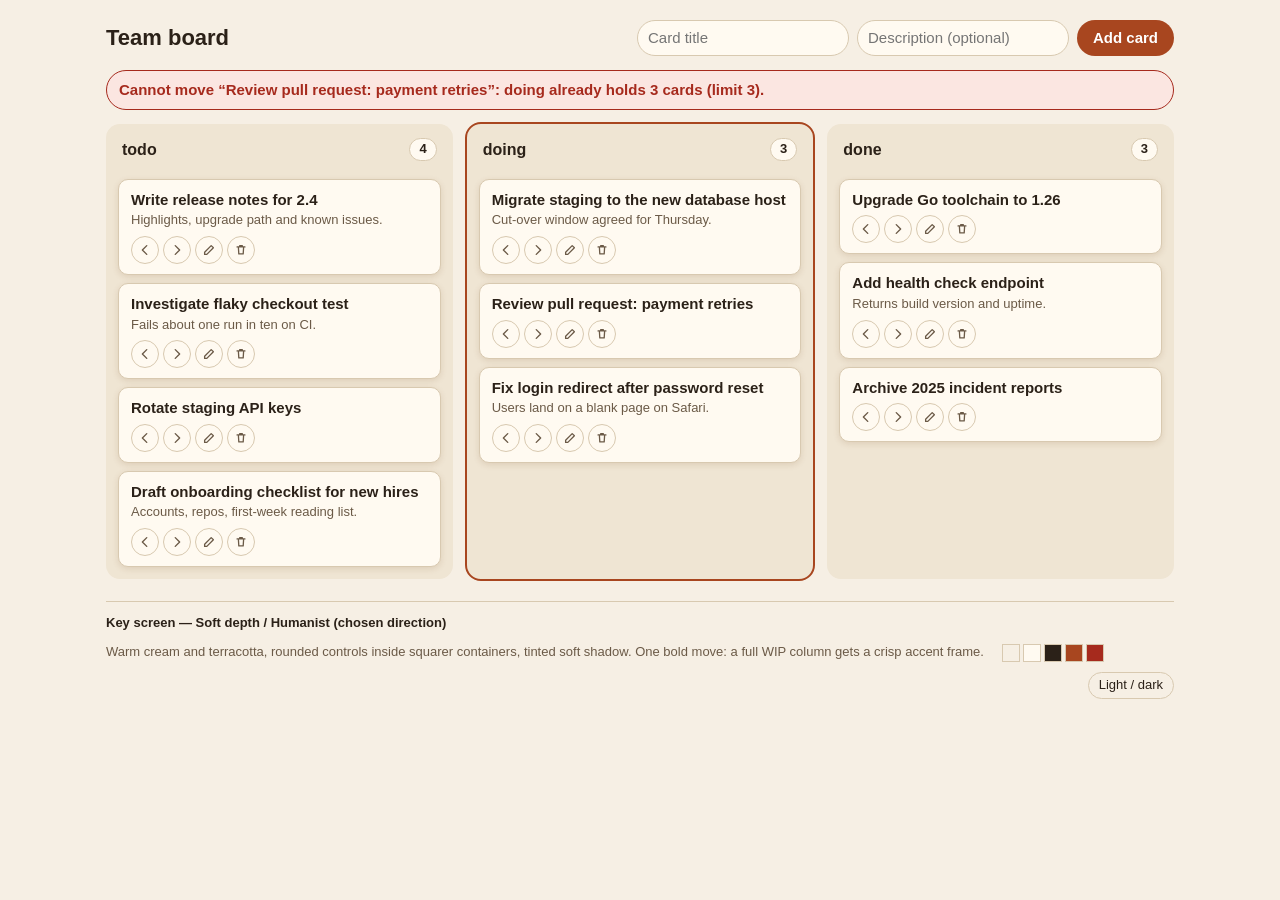
==== meta/design/previews/key-screen.html @ b39689fa "feat(design): visual design system for the board" ====
<!doctype html>
<html lang="en"><head><meta charset="utf-8"><meta name="viewport" content="width=device-width,initial-scale=1">
<title>Board — key screen (canonical, from meta/design/tokens.css)</title>
<style>
:root{--color-bg:#f6efe4;--color-surface:#fffaf1;--color-column:#efe5d3;--color-text:#2b2118;--color-text-secondary:#6b5a47;--color-border:#d8c9b0;--color-accent:#a8461f;--color-on-accent:#ffffff;--color-danger:#a62a1d;--color-danger-bg:#fbe6e1;--font-ui:'Nunito Sans', 'Avenir Next', 'Segoe UI', Roboto, sans-serif;--font-serif:inherit;--radius-control:999px;--radius-box:14px;--shadow:0 2px 6px rgb(120 70 30 / 0.14);--gap:14px;--pad:12px;color-scheme:light dark}
@media (prefers-color-scheme: dark){:root:not([data-theme="light"]){--color-bg:#1d1812;--color-surface:#2f281f;--color-column:#26201a;--color-text:#f3eadb;--color-text-secondary:#bfae96;--color-border:#4a3f31;--color-accent:#ee9068;--color-on-accent:#1d1812;--color-danger:#ff9a8a;--color-danger-bg:#3a201b;}}
:root[data-theme="dark"]{--color-bg:#1d1812;--color-surface:#2f281f;--color-column:#26201a;--color-text:#f3eadb;--color-text-secondary:#bfae96;--color-border:#4a3f31;--color-accent:#ee9068;--color-on-accent:#1d1812;--color-danger:#ff9a8a;--color-danger-bg:#3a201b;}
*{box-sizing:border-box}
body{margin:0;background:var(--color-bg);color:var(--color-text);font-family:var(--font-ui);font-size:15px;line-height:1.45}
.app{max-width:1100px;margin:0 auto;padding:20px 16px 8px}
header{display:flex;flex-wrap:wrap;gap:12px;align-items:center;justify-content:space-between;margin-bottom:14px}
header h1{font-size:1.375rem;margin:0}
form{display:flex;flex-wrap:wrap;gap:8px;align-items:center}
input{font:inherit;color:var(--color-text);background:var(--color-surface);border:1px solid var(--color-border);border-radius:var(--radius-control);padding:6px 10px;min-width:12rem}
input:focus-visible,button:focus-visible{outline:2px solid var(--color-accent);outline-offset:2px}
.primary{font:inherit;font-weight:700;background:var(--color-accent);color:var(--color-on-accent);border:0;border-radius:var(--radius-control);padding:7px 16px;cursor:pointer}
.notice{background:var(--color-danger-bg);color:var(--color-danger);border:1px solid var(--color-danger);border-radius:var(--radius-control);padding:8px 12px;margin:0 0 14px;font-weight:600}
.board{display:grid;grid-template-columns:repeat(3,minmax(0,1fr));gap:var(--gap)}
@media (max-width:760px){.board{grid-template-columns:1fr}}
.col{background:var(--color-column)}
ul{list-style:none;margin:10px 0 0;padding:0;display:grid;gap:8px}
.card{background:var(--color-surface);padding:10px 12px}
.card h3{margin:0 0 2px;font-size:.9375rem;font-weight:700;line-height:1.3}
.desc{margin:0 0 6px;color:var(--color-text-secondary);font-size:.8125rem}
.actions{display:flex;gap:4px;margin-top:6px}
.actions button{display:inline-grid;place-items:center;width:28px;height:28px;background:transparent;color:var(--color-text-secondary);border:1px solid var(--color-border);border-radius:var(--radius-control);cursor:pointer}
.actions button:hover{color:var(--color-text);border-color:var(--color-text)}
footer{display:flex;flex-wrap:wrap;gap:10px 18px;align-items:center;margin:22px 0 0;padding:12px 0;border-top:1px solid var(--color-border);font-size:.8125rem;color:var(--color-text-secondary)}
footer b{color:var(--color-text)}
footer .sw i{display:inline-block;width:18px;height:18px;border:1px solid var(--color-border);margin-right:3px;vertical-align:middle}
.toggle{margin-left:auto;font:inherit;background:transparent;color:var(--color-text);border:1px solid var(--color-border);border-radius:var(--radius-control);padding:3px 10px;cursor:pointer}

.col{border-radius:var(--radius-box);padding:var(--pad)}
.col-head{display:flex;align-items:center;justify-content:space-between;padding:2px 4px 8px}
.col-head h2{font-size:1rem;font-weight:800;margin:0}
.count{font-size:.8125rem;font-weight:700;background:var(--color-surface);border:1px solid var(--color-border);border-radius:999px;padding:1px 9px}
.col.full{outline:2px solid var(--color-accent);outline-offset:0}
.card{border-radius:10px;box-shadow:var(--shadow);border:1px solid var(--color-border)}

</style></head>
<body><div class="app">
<header><h1>Team board</h1>
<form onsubmit="return false"><input aria-label="Title" placeholder="Card title"><input aria-label="Description" placeholder="Description (optional)"><button class="primary">Add card</button></form></header>
<p class="notice" role="alert">Cannot move “Review pull request: payment retries”: doing already holds 3 cards (limit 3).</p>
<main class="board"><section class="col" aria-label="todo"><div class="col-head"><h2>todo</h2><span class="count">4</span></div><ul><li class="card"><h3>Write release notes for 2.4</h3><p class="desc">Highlights, upgrade path and known issues.</p><div class="actions"><button aria-label="Move left" title="Move left"><svg viewBox="0 0 16 16" width="14" height="14" aria-hidden="true"><path d="M10 3 5 8l5 5" fill="none" stroke="currentColor" stroke-width="1.6" stroke-linecap="round" stroke-linejoin="round"/></svg></button><button aria-label="Move right" title="Move right"><svg viewBox="0 0 16 16" width="14" height="14" aria-hidden="true"><path d="m6 3 5 5-5 5" fill="none" stroke="currentColor" stroke-width="1.6" stroke-linecap="round" stroke-linejoin="round"/></svg></button><button aria-label="Edit" title="Edit"><svg viewBox="0 0 16 16" width="14" height="14" aria-hidden="true"><path d="M3 13v-2.5L10.5 3 13 5.5 5.5 13H3Z" fill="none" stroke="currentColor" stroke-width="1.5" stroke-linejoin="round"/></svg></button><button aria-label="Delete" title="Delete"><svg viewBox="0 0 16 16" width="14" height="14" aria-hidden="true"><path d="M3.5 4.5h9M6.5 4.5V3h3v1.5M5 4.5l.5 8h5l.5-8" fill="none" stroke="currentColor" stroke-width="1.5" stroke-linecap="round" stroke-linejoin="round"/></svg></button></div></li><li class="card"><h3>Investigate flaky checkout test</h3><p class="desc">Fails about one run in ten on CI.</p><div class="actions"><button aria-label="Move left" title="Move left"><svg viewBox="0 0 16 16" width="14" height="14" aria-hidden="true"><path d="M10 3 5 8l5 5" fill="none" stroke="currentColor" stroke-width="1.6" stroke-linecap="round" stroke-linejoin="round"/></svg></button><button aria-label="Move right" title="Move right"><svg viewBox="0 0 16 16" width="14" height="14" aria-hidden="true"><path d="m6 3 5 5-5 5" fill="none" stroke="currentColor" stroke-width="1.6" stroke-linecap="round" stroke-linejoin="round"/></svg></button><button aria-label="Edit" title="Edit"><svg viewBox="0 0 16 16" width="14" height="14" aria-hidden="true"><path d="M3 13v-2.5L10.5 3 13 5.5 5.5 13H3Z" fill="none" stroke="currentColor" stroke-width="1.5" stroke-linejoin="round"/></svg></button><button aria-label="Delete" title="Delete"><svg viewBox="0 0 16 16" width="14" height="14" aria-hidden="true"><path d="M3.5 4.5h9M6.5 4.5V3h3v1.5M5 4.5l.5 8h5l.5-8" fill="none" stroke="currentColor" stroke-width="1.5" stroke-linecap="round" stroke-linejoin="round"/></svg></button></div></li><li class="card"><h3>Rotate staging API keys</h3><div class="actions"><button aria-label="Move left" title="Move left"><svg viewBox="0 0 16 16" width="14" height="14" aria-hidden="true"><path d="M10 3 5 8l5 5" fill="none" stroke="currentColor" stroke-width="1.6" stroke-linecap="round" stroke-linejoin="round"/></svg></button><button aria-label="Move right" title="Move right"><svg viewBox="0 0 16 16" width="14" height="14" aria-hidden="true"><path d="m6 3 5 5-5 5" fill="none" stroke="currentColor" stroke-width="1.6" stroke-linecap="round" stroke-linejoin="round"/></svg></button><button aria-label="Edit" title="Edit"><svg viewBox="0 0 16 16" width="14" height="14" aria-hidden="true"><path d="M3 13v-2.5L10.5 3 13 5.5 5.5 13H3Z" fill="none" stroke="currentColor" stroke-width="1.5" stroke-linejoin="round"/></svg></button><button aria-label="Delete" title="Delete"><svg viewBox="0 0 16 16" width="14" height="14" aria-hidden="true"><path d="M3.5 4.5h9M6.5 4.5V3h3v1.5M5 4.5l.5 8h5l.5-8" fill="none" stroke="currentColor" stroke-width="1.5" stroke-linecap="round" stroke-linejoin="round"/></svg></button></div></li><li class="card"><h3>Draft onboarding checklist for new hires</h3><p class="desc">Accounts, repos, first-week reading list.</p><div class="actions"><button aria-label="Move left" title="Move left"><svg viewBox="0 0 16 16" width="14" height="14" aria-hidden="true"><path d="M10 3 5 8l5 5" fill="none" stroke="currentColor" stroke-width="1.6" stroke-linecap="round" stroke-linejoin="round"/></svg></button><button aria-label="Move right" title="Move right"><svg viewBox="0 0 16 16" width="14" height="14" aria-hidden="true"><path d="m6 3 5 5-5 5" fill="none" stroke="currentColor" stroke-width="1.6" stroke-linecap="round" stroke-linejoin="round"/></svg></button><button aria-label="Edit" title="Edit"><svg viewBox="0 0 16 16" width="14" height="14" aria-hidden="true"><path d="M3 13v-2.5L10.5 3 13 5.5 5.5 13H3Z" fill="none" stroke="currentColor" stroke-width="1.5" stroke-linejoin="round"/></svg></button><button aria-label="Delete" title="Delete"><svg viewBox="0 0 16 16" width="14" height="14" aria-hidden="true"><path d="M3.5 4.5h9M6.5 4.5V3h3v1.5M5 4.5l.5 8h5l.5-8" fill="none" stroke="currentColor" stroke-width="1.5" stroke-linecap="round" stroke-linejoin="round"/></svg></button></div></li></ul></section><section class="col full" aria-label="doing"><div class="col-head"><h2>doing</h2><span class="count">3</span></div><ul><li class="card"><h3>Migrate staging to the new database host</h3><p class="desc">Cut-over window agreed for Thursday.</p><div class="actions"><button aria-label="Move left" title="Move left"><svg viewBox="0 0 16 16" width="14" height="14" aria-hidden="true"><path d="M10 3 5 8l5 5" fill="none" stroke="currentColor" stroke-width="1.6" stroke-linecap="round" stroke-linejoin="round"/></svg></button><button aria-label="Move right" title="Move right"><svg viewBox="0 0 16 16" width="14" height="14" aria-hidden="true"><path d="m6 3 5 5-5 5" fill="none" stroke="currentColor" stroke-width="1.6" stroke-linecap="round" stroke-linejoin="round"/></svg></button><button aria-label="Edit" title="Edit"><svg viewBox="0 0 16 16" width="14" height="14" aria-hidden="true"><path d="M3 13v-2.5L10.5 3 13 5.5 5.5 13H3Z" fill="none" stroke="currentColor" stroke-width="1.5" stroke-linejoin="round"/></svg></button><button aria-label="Delete" title="Delete"><svg viewBox="0 0 16 16" width="14" height="14" aria-hidden="true"><path d="M3.5 4.5h9M6.5 4.5V3h3v1.5M5 4.5l.5 8h5l.5-8" fill="none" stroke="currentColor" stroke-width="1.5" stroke-linecap="round" stroke-linejoin="round"/></svg></button></div></li><li class="card"><h3>Review pull request: payment retries</h3><div class="actions"><button aria-label="Move left" title="Move left"><svg viewBox="0 0 16 16" width="14" height="14" aria-hidden="true"><path d="M10 3 5 8l5 5" fill="none" stroke="currentColor" stroke-width="1.6" stroke-linecap="round" stroke-linejoin="round"/></svg></button><button aria-label="Move right" title="Move right"><svg viewBox="0 0 16 16" width="14" height="14" aria-hidden="true"><path d="m6 3 5 5-5 5" fill="none" stroke="currentColor" stroke-width="1.6" stroke-linecap="round" stroke-linejoin="round"/></svg></button><button aria-label="Edit" title="Edit"><svg viewBox="0 0 16 16" width="14" height="14" aria-hidden="true"><path d="M3 13v-2.5L10.5 3 13 5.5 5.5 13H3Z" fill="none" stroke="currentColor" stroke-width="1.5" stroke-linejoin="round"/></svg></button><button aria-label="Delete" title="Delete"><svg viewBox="0 0 16 16" width="14" height="14" aria-hidden="true"><path d="M3.5 4.5h9M6.5 4.5V3h3v1.5M5 4.5l.5 8h5l.5-8" fill="none" stroke="currentColor" stroke-width="1.5" stroke-linecap="round" stroke-linejoin="round"/></svg></button></div></li><li class="card"><h3>Fix login redirect after password reset</h3><p class="desc">Users land on a blank page on Safari.</p><div class="actions"><button aria-label="Move left" title="Move left"><svg viewBox="0 0 16 16" width="14" height="14" aria-hidden="true"><path d="M10 3 5 8l5 5" fill="none" stroke="currentColor" stroke-width="1.6" stroke-linecap="round" stroke-linejoin="round"/></svg></button><button aria-label="Move right" title="Move right"><svg viewBox="0 0 16 16" width="14" height="14" aria-hidden="true"><path d="m6 3 5 5-5 5" fill="none" stroke="currentColor" stroke-width="1.6" stroke-linecap="round" stroke-linejoin="round"/></svg></button><button aria-label="Edit" title="Edit"><svg viewBox="0 0 16 16" width="14" height="14" aria-hidden="true"><path d="M3 13v-2.5L10.5 3 13 5.5 5.5 13H3Z" fill="none" stroke="currentColor" stroke-width="1.5" stroke-linejoin="round"/></svg></button><button aria-label="Delete" title="Delete"><svg viewBox="0 0 16 16" width="14" height="14" aria-hidden="true"><path d="M3.5 4.5h9M6.5 4.5V3h3v1.5M5 4.5l.5 8h5l.5-8" fill="none" stroke="currentColor" stroke-width="1.5" stroke-linecap="round" stroke-linejoin="round"/></svg></button></div></li></ul></section><section class="col" aria-label="done"><div class="col-head"><h2>done</h2><span class="count">3</span></div><ul><li class="card"><h3>Upgrade Go toolchain to 1.26</h3><div class="actions"><button aria-label="Move left" title="Move left"><svg viewBox="0 0 16 16" width="14" height="14" aria-hidden="true"><path d="M10 3 5 8l5 5" fill="none" stroke="currentColor" stroke-width="1.6" stroke-linecap="round" stroke-linejoin="round"/></svg></button><button aria-label="Move right" title="Move right"><svg viewBox="0 0 16 16" width="14" height="14" aria-hidden="true"><path d="m6 3 5 5-5 5" fill="none" stroke="currentColor" stroke-width="1.6" stroke-linecap="round" stroke-linejoin="round"/></svg></button><button aria-label="Edit" title="Edit"><svg viewBox="0 0 16 16" width="14" height="14" aria-hidden="true"><path d="M3 13v-2.5L10.5 3 13 5.5 5.5 13H3Z" fill="none" stroke="currentColor" stroke-width="1.5" stroke-linejoin="round"/></svg></button><button aria-label="Delete" title="Delete"><svg viewBox="0 0 16 16" width="14" height="14" aria-hidden="true"><path d="M3.5 4.5h9M6.5 4.5V3h3v1.5M5 4.5l.5 8h5l.5-8" fill="none" stroke="currentColor" stroke-width="1.5" stroke-linecap="round" stroke-linejoin="round"/></svg></button></div></li><li class="card"><h3>Add health check endpoint</h3><p class="desc">Returns build version and uptime.</p><div class="actions"><button aria-label="Move left" title="Move left"><svg viewBox="0 0 16 16" width="14" height="14" aria-hidden="true"><path d="M10 3 5 8l5 5" fill="none" stroke="currentColor" stroke-width="1.6" stroke-linecap="round" stroke-linejoin="round"/></svg></button><button aria-label="Move right" title="Move right"><svg viewBox="0 0 16 16" width="14" height="14" aria-hidden="true"><path d="m6 3 5 5-5 5" fill="none" stroke="currentColor" stroke-width="1.6" stroke-linecap="round" stroke-linejoin="round"/></svg></button><button aria-label="Edit" title="Edit"><svg viewBox="0 0 16 16" width="14" height="14" aria-hidden="true"><path d="M3 13v-2.5L10.5 3 13 5.5 5.5 13H3Z" fill="none" stroke="currentColor" stroke-width="1.5" stroke-linejoin="round"/></svg></button><button aria-label="Delete" title="Delete"><svg viewBox="0 0 16 16" width="14" height="14" aria-hidden="true"><path d="M3.5 4.5h9M6.5 4.5V3h3v1.5M5 4.5l.5 8h5l.5-8" fill="none" stroke="currentColor" stroke-width="1.5" stroke-linecap="round" stroke-linejoin="round"/></svg></button></div></li><li class="card"><h3>Archive 2025 incident reports</h3><div class="actions"><button aria-label="Move left" title="Move left"><svg viewBox="0 0 16 16" width="14" height="14" aria-hidden="true"><path d="M10 3 5 8l5 5" fill="none" stroke="currentColor" stroke-width="1.6" stroke-linecap="round" stroke-linejoin="round"/></svg></button><button aria-label="Move right" title="Move right"><svg viewBox="0 0 16 16" width="14" height="14" aria-hidden="true"><path d="m6 3 5 5-5 5" fill="none" stroke="currentColor" stroke-width="1.6" stroke-linecap="round" stroke-linejoin="round"/></svg></button><button aria-label="Edit" title="Edit"><svg viewBox="0 0 16 16" width="14" height="14" aria-hidden="true"><path d="M3 13v-2.5L10.5 3 13 5.5 5.5 13H3Z" fill="none" stroke="currentColor" stroke-width="1.5" stroke-linejoin="round"/></svg></button><button aria-label="Delete" title="Delete"><svg viewBox="0 0 16 16" width="14" height="14" aria-hidden="true"><path d="M3.5 4.5h9M6.5 4.5V3h3v1.5M5 4.5l.5 8h5l.5-8" fill="none" stroke="currentColor" stroke-width="1.5" stroke-linecap="round" stroke-linejoin="round"/></svg></button></div></li></ul></section></main>
<footer><b>Key screen — Soft depth / Humanist (chosen direction)</b><span>Warm cream and terracotta, rounded controls inside squarer containers, tinted soft shadow. One bold move: a full WIP column gets a crisp accent frame.</span><span class="sw"><i style="background:#f6efe4" title="bg"></i><i style="background:#fffaf1" title="surface"></i><i style="background:#2b2118" title="text"></i><i style="background:#a8461f" title="accent"></i><i style="background:#a62a1d" title="danger"></i></span>
<button class="toggle" onclick="var r=document.documentElement;var dark=r.dataset.theme?r.dataset.theme==='dark':matchMedia('(prefers-color-scheme: dark)').matches;r.dataset.theme=dark?'light':'dark'">Light / dark</button></footer>
<!-- Edge controls (move left on todo, move right on done) are rendered enabled on purpose: their behaviour is the open decision DEC-007. -->
</div></body></html>
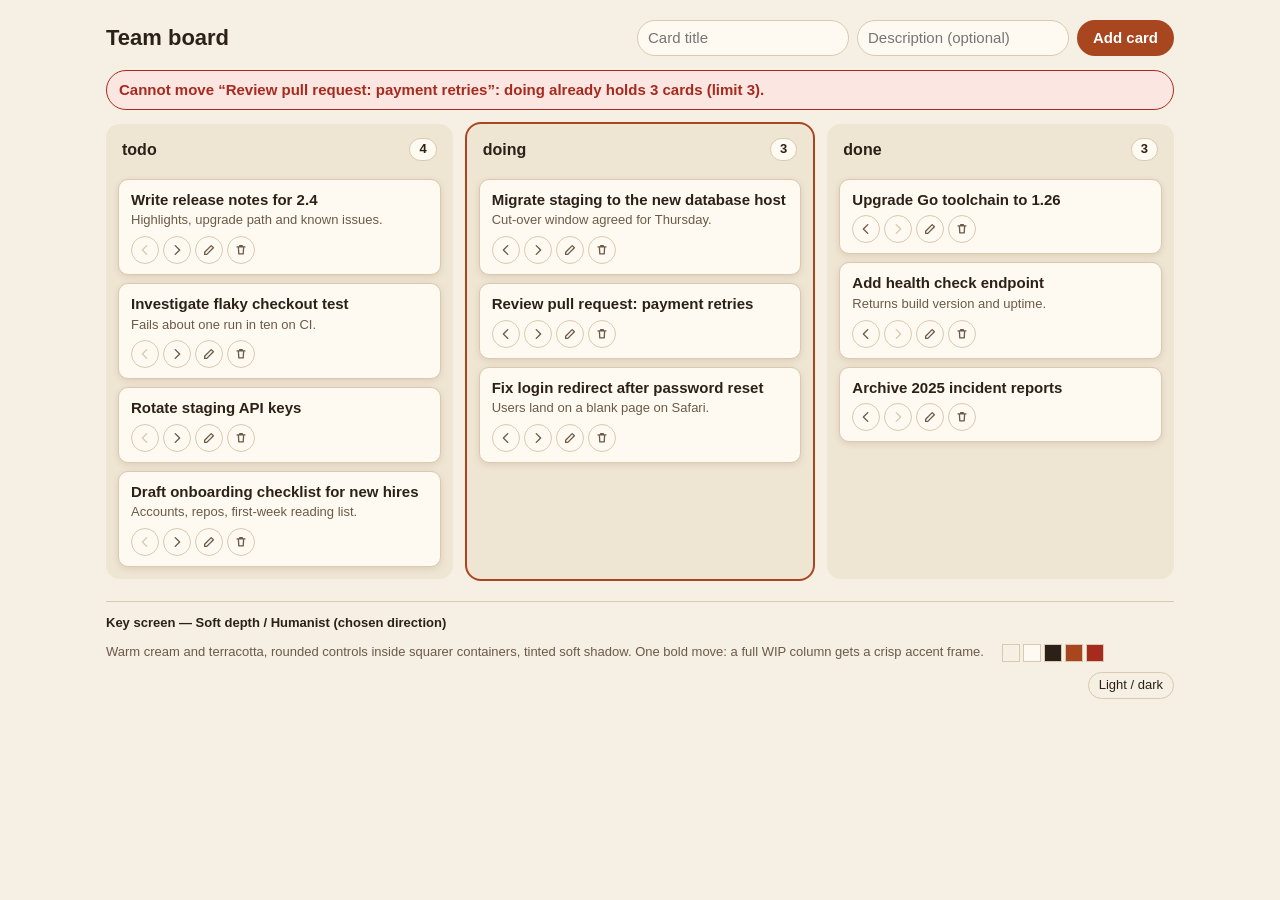
==== commit 02cd9a51: "chore(architecture): apply accepted decisions to screens, trace and design Screens model: the edge-c" ====
--- a/meta/design/previews/key-screen.html
+++ b/meta/design/previews/key-screen.html
@@ -25,6 +25,7 @@
 .actions{display:flex;gap:4px;margin-top:6px}
 .actions button{display:inline-grid;place-items:center;width:28px;height:28px;background:transparent;color:var(--color-text-secondary);border:1px solid var(--color-border);border-radius:var(--radius-control);cursor:pointer}
 .actions button:hover{color:var(--color-text);border-color:var(--color-text)}
+.actions button:disabled,.actions button:disabled:hover{color:var(--color-border);border-color:var(--color-border);cursor:not-allowed}
 footer{display:flex;flex-wrap:wrap;gap:10px 18px;align-items:center;margin:22px 0 0;padding:12px 0;border-top:1px solid var(--color-border);font-size:.8125rem;color:var(--color-text-secondary)}
 footer b{color:var(--color-text)}
 footer .sw i{display:inline-block;width:18px;height:18px;border:1px solid var(--color-border);margin-right:3px;vertical-align:middle}
@@ -42,8 +43,8 @@
 <header><h1>Team board</h1>
 <form onsubmit="return false"><input aria-label="Title" placeholder="Card title"><input aria-label="Description" placeholder="Description (optional)"><button class="primary">Add card</button></form></header>
 <p class="notice" role="alert">Cannot move “Review pull request: payment retries”: doing already holds 3 cards (limit 3).</p>
-<main class="board"><section class="col" aria-label="todo"><div class="col-head"><h2>todo</h2><span class="count">4</span></div><ul><li class="card"><h3>Write release notes for 2.4</h3><p class="desc">Highlights, upgrade path and known issues.</p><div class="actions"><button aria-label="Move left" title="Move left"><svg viewBox="0 0 16 16" width="14" height="14" aria-hidden="true"><path d="M10 3 5 8l5 5" fill="none" stroke="currentColor" stroke-width="1.6" stroke-linecap="round" stroke-linejoin="round"/></svg></button><button aria-label="Move right" title="Move right"><svg viewBox="0 0 16 16" width="14" height="14" aria-hidden="true"><path d="m6 3 5 5-5 5" fill="none" stroke="currentColor" stroke-width="1.6" stroke-linecap="round" stroke-linejoin="round"/></svg></button><button aria-label="Edit" title="Edit"><svg viewBox="0 0 16 16" width="14" height="14" aria-hidden="true"><path d="M3 13v-2.5L10.5 3 13 5.5 5.5 13H3Z" fill="none" stroke="currentColor" stroke-width="1.5" stroke-linejoin="round"/></svg></button><button aria-label="Delete" title="Delete"><svg viewBox="0 0 16 16" width="14" height="14" aria-hidden="true"><path d="M3.5 4.5h9M6.5 4.5V3h3v1.5M5 4.5l.5 8h5l.5-8" fill="none" stroke="currentColor" stroke-width="1.5" stroke-linecap="round" stroke-linejoin="round"/></svg></button></div></li><li class="card"><h3>Investigate flaky checkout test</h3><p class="desc">Fails about one run in ten on CI.</p><div class="actions"><button aria-label="Move left" title="Move left"><svg viewBox="0 0 16 16" width="14" height="14" aria-hidden="true"><path d="M10 3 5 8l5 5" fill="none" stroke="currentColor" stroke-width="1.6" stroke-linecap="round" stroke-linejoin="round"/></svg></button><button aria-label="Move right" title="Move right"><svg viewBox="0 0 16 16" width="14" height="14" aria-hidden="true"><path d="m6 3 5 5-5 5" fill="none" stroke="currentColor" stroke-width="1.6" stroke-linecap="round" stroke-linejoin="round"/></svg></button><button aria-label="Edit" title="Edit"><svg viewBox="0 0 16 16" width="14" height="14" aria-hidden="true"><path d="M3 13v-2.5L10.5 3 13 5.5 5.5 13H3Z" fill="none" stroke="currentColor" stroke-width="1.5" stroke-linejoin="round"/></svg></button><button aria-label="Delete" title="Delete"><svg viewBox="0 0 16 16" width="14" height="14" aria-hidden="true"><path d="M3.5 4.5h9M6.5 4.5V3h3v1.5M5 4.5l.5 8h5l.5-8" fill="none" stroke="currentColor" stroke-width="1.5" stroke-linecap="round" stroke-linejoin="round"/></svg></button></div></li><li class="card"><h3>Rotate staging API keys</h3><div class="actions"><button aria-label="Move left" title="Move left"><svg viewBox="0 0 16 16" width="14" height="14" aria-hidden="true"><path d="M10 3 5 8l5 5" fill="none" stroke="currentColor" stroke-width="1.6" stroke-linecap="round" stroke-linejoin="round"/></svg></button><button aria-label="Move right" title="Move right"><svg viewBox="0 0 16 16" width="14" height="14" aria-hidden="true"><path d="m6 3 5 5-5 5" fill="none" stroke="currentColor" stroke-width="1.6" stroke-linecap="round" stroke-linejoin="round"/></svg></button><button aria-label="Edit" title="Edit"><svg viewBox="0 0 16 16" width="14" height="14" aria-hidden="true"><path d="M3 13v-2.5L10.5 3 13 5.5 5.5 13H3Z" fill="none" stroke="currentColor" stroke-width="1.5" stroke-linejoin="round"/></svg></button><button aria-label="Delete" title="Delete"><svg viewBox="0 0 16 16" width="14" height="14" aria-hidden="true"><path d="M3.5 4.5h9M6.5 4.5V3h3v1.5M5 4.5l.5 8h5l.5-8" fill="none" stroke="currentColor" stroke-width="1.5" stroke-linecap="round" stroke-linejoin="round"/></svg></button></div></li><li class="card"><h3>Draft onboarding checklist for new hires</h3><p class="desc">Accounts, repos, first-week reading list.</p><div class="actions"><button aria-label="Move left" title="Move left"><svg viewBox="0 0 16 16" width="14" height="14" aria-hidden="true"><path d="M10 3 5 8l5 5" fill="none" stroke="currentColor" stroke-width="1.6" stroke-linecap="round" stroke-linejoin="round"/></svg></button><button aria-label="Move right" title="Move right"><svg viewBox="0 0 16 16" width="14" height="14" aria-hidden="true"><path d="m6 3 5 5-5 5" fill="none" stroke="currentColor" stroke-width="1.6" stroke-linecap="round" stroke-linejoin="round"/></svg></button><button aria-label="Edit" title="Edit"><svg viewBox="0 0 16 16" width="14" height="14" aria-hidden="true"><path d="M3 13v-2.5L10.5 3 13 5.5 5.5 13H3Z" fill="none" stroke="currentColor" stroke-width="1.5" stroke-linejoin="round"/></svg></button><button aria-label="Delete" title="Delete"><svg viewBox="0 0 16 16" width="14" height="14" aria-hidden="true"><path d="M3.5 4.5h9M6.5 4.5V3h3v1.5M5 4.5l.5 8h5l.5-8" fill="none" stroke="currentColor" stroke-width="1.5" stroke-linecap="round" stroke-linejoin="round"/></svg></button></div></li></ul></section><section class="col full" aria-label="doing"><div class="col-head"><h2>doing</h2><span class="count">3</span></div><ul><li class="card"><h3>Migrate staging to the new database host</h3><p class="desc">Cut-over window agreed for Thursday.</p><div class="actions"><button aria-label="Move left" title="Move left"><svg viewBox="0 0 16 16" width="14" height="14" aria-hidden="true"><path d="M10 3 5 8l5 5" fill="none" stroke="currentColor" stroke-width="1.6" stroke-linecap="round" stroke-linejoin="round"/></svg></button><button aria-label="Move right" title="Move right"><svg viewBox="0 0 16 16" width="14" height="14" aria-hidden="true"><path d="m6 3 5 5-5 5" fill="none" stroke="currentColor" stroke-width="1.6" stroke-linecap="round" stroke-linejoin="round"/></svg></button><button aria-label="Edit" title="Edit"><svg viewBox="0 0 16 16" width="14" height="14" aria-hidden="true"><path d="M3 13v-2.5L10.5 3 13 5.5 5.5 13H3Z" fill="none" stroke="currentColor" stroke-width="1.5" stroke-linejoin="round"/></svg></button><button aria-label="Delete" title="Delete"><svg viewBox="0 0 16 16" width="14" height="14" aria-hidden="true"><path d="M3.5 4.5h9M6.5 4.5V3h3v1.5M5 4.5l.5 8h5l.5-8" fill="none" stroke="currentColor" stroke-width="1.5" stroke-linecap="round" stroke-linejoin="round"/></svg></button></div></li><li class="card"><h3>Review pull request: payment retries</h3><div class="actions"><button aria-label="Move left" title="Move left"><svg viewBox="0 0 16 16" width="14" height="14" aria-hidden="true"><path d="M10 3 5 8l5 5" fill="none" stroke="currentColor" stroke-width="1.6" stroke-linecap="round" stroke-linejoin="round"/></svg></button><button aria-label="Move right" title="Move right"><svg viewBox="0 0 16 16" width="14" height="14" aria-hidden="true"><path d="m6 3 5 5-5 5" fill="none" stroke="currentColor" stroke-width="1.6" stroke-linecap="round" stroke-linejoin="round"/></svg></button><button aria-label="Edit" title="Edit"><svg viewBox="0 0 16 16" width="14" height="14" aria-hidden="true"><path d="M3 13v-2.5L10.5 3 13 5.5 5.5 13H3Z" fill="none" stroke="currentColor" stroke-width="1.5" stroke-linejoin="round"/></svg></button><button aria-label="Delete" title="Delete"><svg viewBox="0 0 16 16" width="14" height="14" aria-hidden="true"><path d="M3.5 4.5h9M6.5 4.5V3h3v1.5M5 4.5l.5 8h5l.5-8" fill="none" stroke="currentColor" stroke-width="1.5" stroke-linecap="round" stroke-linejoin="round"/></svg></button></div></li><li class="card"><h3>Fix login redirect after password reset</h3><p class="desc">Users land on a blank page on Safari.</p><div class="actions"><button aria-label="Move left" title="Move left"><svg viewBox="0 0 16 16" width="14" height="14" aria-hidden="true"><path d="M10 3 5 8l5 5" fill="none" stroke="currentColor" stroke-width="1.6" stroke-linecap="round" stroke-linejoin="round"/></svg></button><button aria-label="Move right" title="Move right"><svg viewBox="0 0 16 16" width="14" height="14" aria-hidden="true"><path d="m6 3 5 5-5 5" fill="none" stroke="currentColor" stroke-width="1.6" stroke-linecap="round" stroke-linejoin="round"/></svg></button><button aria-label="Edit" title="Edit"><svg viewBox="0 0 16 16" width="14" height="14" aria-hidden="true"><path d="M3 13v-2.5L10.5 3 13 5.5 5.5 13H3Z" fill="none" stroke="currentColor" stroke-width="1.5" stroke-linejoin="round"/></svg></button><button aria-label="Delete" title="Delete"><svg viewBox="0 0 16 16" width="14" height="14" aria-hidden="true"><path d="M3.5 4.5h9M6.5 4.5V3h3v1.5M5 4.5l.5 8h5l.5-8" fill="none" stroke="currentColor" stroke-width="1.5" stroke-linecap="round" stroke-linejoin="round"/></svg></button></div></li></ul></section><section class="col" aria-label="done"><div class="col-head"><h2>done</h2><span class="count">3</span></div><ul><li class="card"><h3>Upgrade Go toolchain to 1.26</h3><div class="actions"><button aria-label="Move left" title="Move left"><svg viewBox="0 0 16 16" width="14" height="14" aria-hidden="true"><path d="M10 3 5 8l5 5" fill="none" stroke="currentColor" stroke-width="1.6" stroke-linecap="round" stroke-linejoin="round"/></svg></button><button aria-label="Move right" title="Move right"><svg viewBox="0 0 16 16" width="14" height="14" aria-hidden="true"><path d="m6 3 5 5-5 5" fill="none" stroke="currentColor" stroke-width="1.6" stroke-linecap="round" stroke-linejoin="round"/></svg></button><button aria-label="Edit" title="Edit"><svg viewBox="0 0 16 16" width="14" height="14" aria-hidden="true"><path d="M3 13v-2.5L10.5 3 13 5.5 5.5 13H3Z" fill="none" stroke="currentColor" stroke-width="1.5" stroke-linejoin="round"/></svg></button><button aria-label="Delete" title="Delete"><svg viewBox="0 0 16 16" width="14" height="14" aria-hidden="true"><path d="M3.5 4.5h9M6.5 4.5V3h3v1.5M5 4.5l.5 8h5l.5-8" fill="none" stroke="currentColor" stroke-width="1.5" stroke-linecap="round" stroke-linejoin="round"/></svg></button></div></li><li class="card"><h3>Add health check endpoint</h3><p class="desc">Returns build version and uptime.</p><div class="actions"><button aria-label="Move left" title="Move left"><svg viewBox="0 0 16 16" width="14" height="14" aria-hidden="true"><path d="M10 3 5 8l5 5" fill="none" stroke="currentColor" stroke-width="1.6" stroke-linecap="round" stroke-linejoin="round"/></svg></button><button aria-label="Move right" title="Move right"><svg viewBox="0 0 16 16" width="14" height="14" aria-hidden="true"><path d="m6 3 5 5-5 5" fill="none" stroke="currentColor" stroke-width="1.6" stroke-linecap="round" stroke-linejoin="round"/></svg></button><button aria-label="Edit" title="Edit"><svg viewBox="0 0 16 16" width="14" height="14" aria-hidden="true"><path d="M3 13v-2.5L10.5 3 13 5.5 5.5 13H3Z" fill="none" stroke="currentColor" stroke-width="1.5" stroke-linejoin="round"/></svg></button><button aria-label="Delete" title="Delete"><svg viewBox="0 0 16 16" width="14" height="14" aria-hidden="true"><path d="M3.5 4.5h9M6.5 4.5V3h3v1.5M5 4.5l.5 8h5l.5-8" fill="none" stroke="currentColor" stroke-width="1.5" stroke-linecap="round" stroke-linejoin="round"/></svg></button></div></li><li class="card"><h3>Archive 2025 incident reports</h3><div class="actions"><button aria-label="Move left" title="Move left"><svg viewBox="0 0 16 16" width="14" height="14" aria-hidden="true"><path d="M10 3 5 8l5 5" fill="none" stroke="currentColor" stroke-width="1.6" stroke-linecap="round" stroke-linejoin="round"/></svg></button><button aria-label="Move right" title="Move right"><svg viewBox="0 0 16 16" width="14" height="14" aria-hidden="true"><path d="m6 3 5 5-5 5" fill="none" stroke="currentColor" stroke-width="1.6" stroke-linecap="round" stroke-linejoin="round"/></svg></button><button aria-label="Edit" title="Edit"><svg viewBox="0 0 16 16" width="14" height="14" aria-hidden="true"><path d="M3 13v-2.5L10.5 3 13 5.5 5.5 13H3Z" fill="none" stroke="currentColor" stroke-width="1.5" stroke-linejoin="round"/></svg></button><button aria-label="Delete" title="Delete"><svg viewBox="0 0 16 16" width="14" height="14" aria-hidden="true"><path d="M3.5 4.5h9M6.5 4.5V3h3v1.5M5 4.5l.5 8h5l.5-8" fill="none" stroke="currentColor" stroke-width="1.5" stroke-linecap="round" stroke-linejoin="round"/></svg></button></div></li></ul></section></main>
+<main class="board"><section class="col" aria-label="todo"><div class="col-head"><h2>todo</h2><span class="count">4</span></div><ul><li class="card"><h3>Write release notes for 2.4</h3><p class="desc">Highlights, upgrade path and known issues.</p><div class="actions"><button aria-label="Move left" title="Move left" disabled><svg viewBox="0 0 16 16" width="14" height="14" aria-hidden="true"><path d="M10 3 5 8l5 5" fill="none" stroke="currentColor" stroke-width="1.6" stroke-linecap="round" stroke-linejoin="round"/></svg></button><button aria-label="Move right" title="Move right"><svg viewBox="0 0 16 16" width="14" height="14" aria-hidden="true"><path d="m6 3 5 5-5 5" fill="none" stroke="currentColor" stroke-width="1.6" stroke-linecap="round" stroke-linejoin="round"/></svg></button><button aria-label="Edit" title="Edit"><svg viewBox="0 0 16 16" width="14" height="14" aria-hidden="true"><path d="M3 13v-2.5L10.5 3 13 5.5 5.5 13H3Z" fill="none" stroke="currentColor" stroke-width="1.5" stroke-linejoin="round"/></svg></button><button aria-label="Delete" title="Delete"><svg viewBox="0 0 16 16" width="14" height="14" aria-hidden="true"><path d="M3.5 4.5h9M6.5 4.5V3h3v1.5M5 4.5l.5 8h5l.5-8" fill="none" stroke="currentColor" stroke-width="1.5" stroke-linecap="round" stroke-linejoin="round"/></svg></button></div></li><li class="card"><h3>Investigate flaky checkout test</h3><p class="desc">Fails about one run in ten on CI.</p><div class="actions"><button aria-label="Move left" title="Move left" disabled><svg viewBox="0 0 16 16" width="14" height="14" aria-hidden="true"><path d="M10 3 5 8l5 5" fill="none" stroke="currentColor" stroke-width="1.6" stroke-linecap="round" stroke-linejoin="round"/></svg></button><button aria-label="Move right" title="Move right"><svg viewBox="0 0 16 16" width="14" height="14" aria-hidden="true"><path d="m6 3 5 5-5 5" fill="none" stroke="currentColor" stroke-width="1.6" stroke-linecap="round" stroke-linejoin="round"/></svg></button><button aria-label="Edit" title="Edit"><svg viewBox="0 0 16 16" width="14" height="14" aria-hidden="true"><path d="M3 13v-2.5L10.5 3 13 5.5 5.5 13H3Z" fill="none" stroke="currentColor" stroke-width="1.5" stroke-linejoin="round"/></svg></button><button aria-label="Delete" title="Delete"><svg viewBox="0 0 16 16" width="14" height="14" aria-hidden="true"><path d="M3.5 4.5h9M6.5 4.5V3h3v1.5M5 4.5l.5 8h5l.5-8" fill="none" stroke="currentColor" stroke-width="1.5" stroke-linecap="round" stroke-linejoin="round"/></svg></button></div></li><li class="card"><h3>Rotate staging API keys</h3><div class="actions"><button aria-label="Move left" title="Move left" disabled><svg viewBox="0 0 16 16" width="14" height="14" aria-hidden="true"><path d="M10 3 5 8l5 5" fill="none" stroke="currentColor" stroke-width="1.6" stroke-linecap="round" stroke-linejoin="round"/></svg></button><button aria-label="Move right" title="Move right"><svg viewBox="0 0 16 16" width="14" height="14" aria-hidden="true"><path d="m6 3 5 5-5 5" fill="none" stroke="currentColor" stroke-width="1.6" stroke-linecap="round" stroke-linejoin="round"/></svg></button><button aria-label="Edit" title="Edit"><svg viewBox="0 0 16 16" width="14" height="14" aria-hidden="true"><path d="M3 13v-2.5L10.5 3 13 5.5 5.5 13H3Z" fill="none" stroke="currentColor" stroke-width="1.5" stroke-linejoin="round"/></svg></button><button aria-label="Delete" title="Delete"><svg viewBox="0 0 16 16" width="14" height="14" aria-hidden="true"><path d="M3.5 4.5h9M6.5 4.5V3h3v1.5M5 4.5l.5 8h5l.5-8" fill="none" stroke="currentColor" stroke-width="1.5" stroke-linecap="round" stroke-linejoin="round"/></svg></button></div></li><li class="card"><h3>Draft onboarding checklist for new hires</h3><p class="desc">Accounts, repos, first-week reading list.</p><div class="actions"><button aria-label="Move left" title="Move left" disabled><svg viewBox="0 0 16 16" width="14" height="14" aria-hidden="true"><path d="M10 3 5 8l5 5" fill="none" stroke="currentColor" stroke-width="1.6" stroke-linecap="round" stroke-linejoin="round"/></svg></button><button aria-label="Move right" title="Move right"><svg viewBox="0 0 16 16" width="14" height="14" aria-hidden="true"><path d="m6 3 5 5-5 5" fill="none" stroke="currentColor" stroke-width="1.6" stroke-linecap="round" stroke-linejoin="round"/></svg></button><button aria-label="Edit" title="Edit"><svg viewBox="0 0 16 16" width="14" height="14" aria-hidden="true"><path d="M3 13v-2.5L10.5 3 13 5.5 5.5 13H3Z" fill="none" stroke="currentColor" stroke-width="1.5" stroke-linejoin="round"/></svg></button><button aria-label="Delete" title="Delete"><svg viewBox="0 0 16 16" width="14" height="14" aria-hidden="true"><path d="M3.5 4.5h9M6.5 4.5V3h3v1.5M5 4.5l.5 8h5l.5-8" fill="none" stroke="currentColor" stroke-width="1.5" stroke-linecap="round" stroke-linejoin="round"/></svg></button></div></li></ul></section><section class="col full" aria-label="doing"><div class="col-head"><h2>doing</h2><span class="count">3</span></div><ul><li class="card"><h3>Migrate staging to the new database host</h3><p class="desc">Cut-over window agreed for Thursday.</p><div class="actions"><button aria-label="Move left" title="Move left"><svg viewBox="0 0 16 16" width="14" height="14" aria-hidden="true"><path d="M10 3 5 8l5 5" fill="none" stroke="currentColor" stroke-width="1.6" stroke-linecap="round" stroke-linejoin="round"/></svg></button><button aria-label="Move right" title="Move right"><svg viewBox="0 0 16 16" width="14" height="14" aria-hidden="true"><path d="m6 3 5 5-5 5" fill="none" stroke="currentColor" stroke-width="1.6" stroke-linecap="round" stroke-linejoin="round"/></svg></button><button aria-label="Edit" title="Edit"><svg viewBox="0 0 16 16" width="14" height="14" aria-hidden="true"><path d="M3 13v-2.5L10.5 3 13 5.5 5.5 13H3Z" fill="none" stroke="currentColor" stroke-width="1.5" stroke-linejoin="round"/></svg></button><button aria-label="Delete" title="Delete"><svg viewBox="0 0 16 16" width="14" height="14" aria-hidden="true"><path d="M3.5 4.5h9M6.5 4.5V3h3v1.5M5 4.5l.5 8h5l.5-8" fill="none" stroke="currentColor" stroke-width="1.5" stroke-linecap="round" stroke-linejoin="round"/></svg></button></div></li><li class="card"><h3>Review pull request: payment retries</h3><div class="actions"><button aria-label="Move left" title="Move left"><svg viewBox="0 0 16 16" width="14" height="14" aria-hidden="true"><path d="M10 3 5 8l5 5" fill="none" stroke="currentColor" stroke-width="1.6" stroke-linecap="round" stroke-linejoin="round"/></svg></button><button aria-label="Move right" title="Move right"><svg viewBox="0 0 16 16" width="14" height="14" aria-hidden="true"><path d="m6 3 5 5-5 5" fill="none" stroke="currentColor" stroke-width="1.6" stroke-linecap="round" stroke-linejoin="round"/></svg></button><button aria-label="Edit" title="Edit"><svg viewBox="0 0 16 16" width="14" height="14" aria-hidden="true"><path d="M3 13v-2.5L10.5 3 13 5.5 5.5 13H3Z" fill="none" stroke="currentColor" stroke-width="1.5" stroke-linejoin="round"/></svg></button><button aria-label="Delete" title="Delete"><svg viewBox="0 0 16 16" width="14" height="14" aria-hidden="true"><path d="M3.5 4.5h9M6.5 4.5V3h3v1.5M5 4.5l.5 8h5l.5-8" fill="none" stroke="currentColor" stroke-width="1.5" stroke-linecap="round" stroke-linejoin="round"/></svg></button></div></li><li class="card"><h3>Fix login redirect after password reset</h3><p class="desc">Users land on a blank page on Safari.</p><div class="actions"><button aria-label="Move left" title="Move left"><svg viewBox="0 0 16 16" width="14" height="14" aria-hidden="true"><path d="M10 3 5 8l5 5" fill="none" stroke="currentColor" stroke-width="1.6" stroke-linecap="round" stroke-linejoin="round"/></svg></button><button aria-label="Move right" title="Move right"><svg viewBox="0 0 16 16" width="14" height="14" aria-hidden="true"><path d="m6 3 5 5-5 5" fill="none" stroke="currentColor" stroke-width="1.6" stroke-linecap="round" stroke-linejoin="round"/></svg></button><button aria-label="Edit" title="Edit"><svg viewBox="0 0 16 16" width="14" height="14" aria-hidden="true"><path d="M3 13v-2.5L10.5 3 13 5.5 5.5 13H3Z" fill="none" stroke="currentColor" stroke-width="1.5" stroke-linejoin="round"/></svg></button><button aria-label="Delete" title="Delete"><svg viewBox="0 0 16 16" width="14" height="14" aria-hidden="true"><path d="M3.5 4.5h9M6.5 4.5V3h3v1.5M5 4.5l.5 8h5l.5-8" fill="none" stroke="currentColor" stroke-width="1.5" stroke-linecap="round" stroke-linejoin="round"/></svg></button></div></li></ul></section><section class="col" aria-label="done"><div class="col-head"><h2>done</h2><span class="count">3</span></div><ul><li class="card"><h3>Upgrade Go toolchain to 1.26</h3><div class="actions"><button aria-label="Move left" title="Move left"><svg viewBox="0 0 16 16" width="14" height="14" aria-hidden="true"><path d="M10 3 5 8l5 5" fill="none" stroke="currentColor" stroke-width="1.6" stroke-linecap="round" stroke-linejoin="round"/></svg></button><button aria-label="Move right" title="Move right" disabled><svg viewBox="0 0 16 16" width="14" height="14" aria-hidden="true"><path d="m6 3 5 5-5 5" fill="none" stroke="currentColor" stroke-width="1.6" stroke-linecap="round" stroke-linejoin="round"/></svg></button><button aria-label="Edit" title="Edit"><svg viewBox="0 0 16 16" width="14" height="14" aria-hidden="true"><path d="M3 13v-2.5L10.5 3 13 5.5 5.5 13H3Z" fill="none" stroke="currentColor" stroke-width="1.5" stroke-linejoin="round"/></svg></button><button aria-label="Delete" title="Delete"><svg viewBox="0 0 16 16" width="14" height="14" aria-hidden="true"><path d="M3.5 4.5h9M6.5 4.5V3h3v1.5M5 4.5l.5 8h5l.5-8" fill="none" stroke="currentColor" stroke-width="1.5" stroke-linecap="round" stroke-linejoin="round"/></svg></button></div></li><li class="card"><h3>Add health check endpoint</h3><p class="desc">Returns build version and uptime.</p><div class="actions"><button aria-label="Move left" title="Move left"><svg viewBox="0 0 16 16" width="14" height="14" aria-hidden="true"><path d="M10 3 5 8l5 5" fill="none" stroke="currentColor" stroke-width="1.6" stroke-linecap="round" stroke-linejoin="round"/></svg></button><button aria-label="Move right" title="Move right" disabled><svg viewBox="0 0 16 16" width="14" height="14" aria-hidden="true"><path d="m6 3 5 5-5 5" fill="none" stroke="currentColor" stroke-width="1.6" stroke-linecap="round" stroke-linejoin="round"/></svg></button><button aria-label="Edit" title="Edit"><svg viewBox="0 0 16 16" width="14" height="14" aria-hidden="true"><path d="M3 13v-2.5L10.5 3 13 5.5 5.5 13H3Z" fill="none" stroke="currentColor" stroke-width="1.5" stroke-linejoin="round"/></svg></button><button aria-label="Delete" title="Delete"><svg viewBox="0 0 16 16" width="14" height="14" aria-hidden="true"><path d="M3.5 4.5h9M6.5 4.5V3h3v1.5M5 4.5l.5 8h5l.5-8" fill="none" stroke="currentColor" stroke-width="1.5" stroke-linecap="round" stroke-linejoin="round"/></svg></button></div></li><li class="card"><h3>Archive 2025 incident reports</h3><div class="actions"><button aria-label="Move left" title="Move left"><svg viewBox="0 0 16 16" width="14" height="14" aria-hidden="true"><path d="M10 3 5 8l5 5" fill="none" stroke="currentColor" stroke-width="1.6" stroke-linecap="round" stroke-linejoin="round"/></svg></button><button aria-label="Move right" title="Move right" disabled><svg viewBox="0 0 16 16" width="14" height="14" aria-hidden="true"><path d="m6 3 5 5-5 5" fill="none" stroke="currentColor" stroke-width="1.6" stroke-linecap="round" stroke-linejoin="round"/></svg></button><button aria-label="Edit" title="Edit"><svg viewBox="0 0 16 16" width="14" height="14" aria-hidden="true"><path d="M3 13v-2.5L10.5 3 13 5.5 5.5 13H3Z" fill="none" stroke="currentColor" stroke-width="1.5" stroke-linejoin="round"/></svg></button><button aria-label="Delete" title="Delete"><svg viewBox="0 0 16 16" width="14" height="14" aria-hidden="true"><path d="M3.5 4.5h9M6.5 4.5V3h3v1.5M5 4.5l.5 8h5l.5-8" fill="none" stroke="currentColor" stroke-width="1.5" stroke-linecap="round" stroke-linejoin="round"/></svg></button></div></li></ul></section></main>
 <footer><b>Key screen — Soft depth / Humanist (chosen direction)</b><span>Warm cream and terracotta, rounded controls inside squarer containers, tinted soft shadow. One bold move: a full WIP column gets a crisp accent frame.</span><span class="sw"><i style="background:#f6efe4" title="bg"></i><i style="background:#fffaf1" title="surface"></i><i style="background:#2b2118" title="text"></i><i style="background:#a8461f" title="accent"></i><i style="background:#a62a1d" title="danger"></i></span>
 <button class="toggle" onclick="var r=document.documentElement;var dark=r.dataset.theme?r.dataset.theme==='dark':matchMedia('(prefers-color-scheme: dark)').matches;r.dataset.theme=dark?'light':'dark'">Light / dark</button></footer>
-<!-- Edge controls (move left on todo, move right on done) are rendered enabled on purpose: their behaviour is the open decision DEC-007. -->
+<!-- Edge controls (move left on todo, move right on done) are rendered but disabled (ADR-0008): no request is sent; accessible names are kept. After every action the page shows any reason and re-reads GET /api/board (ADR-0009). -->
 </div></body></html>
